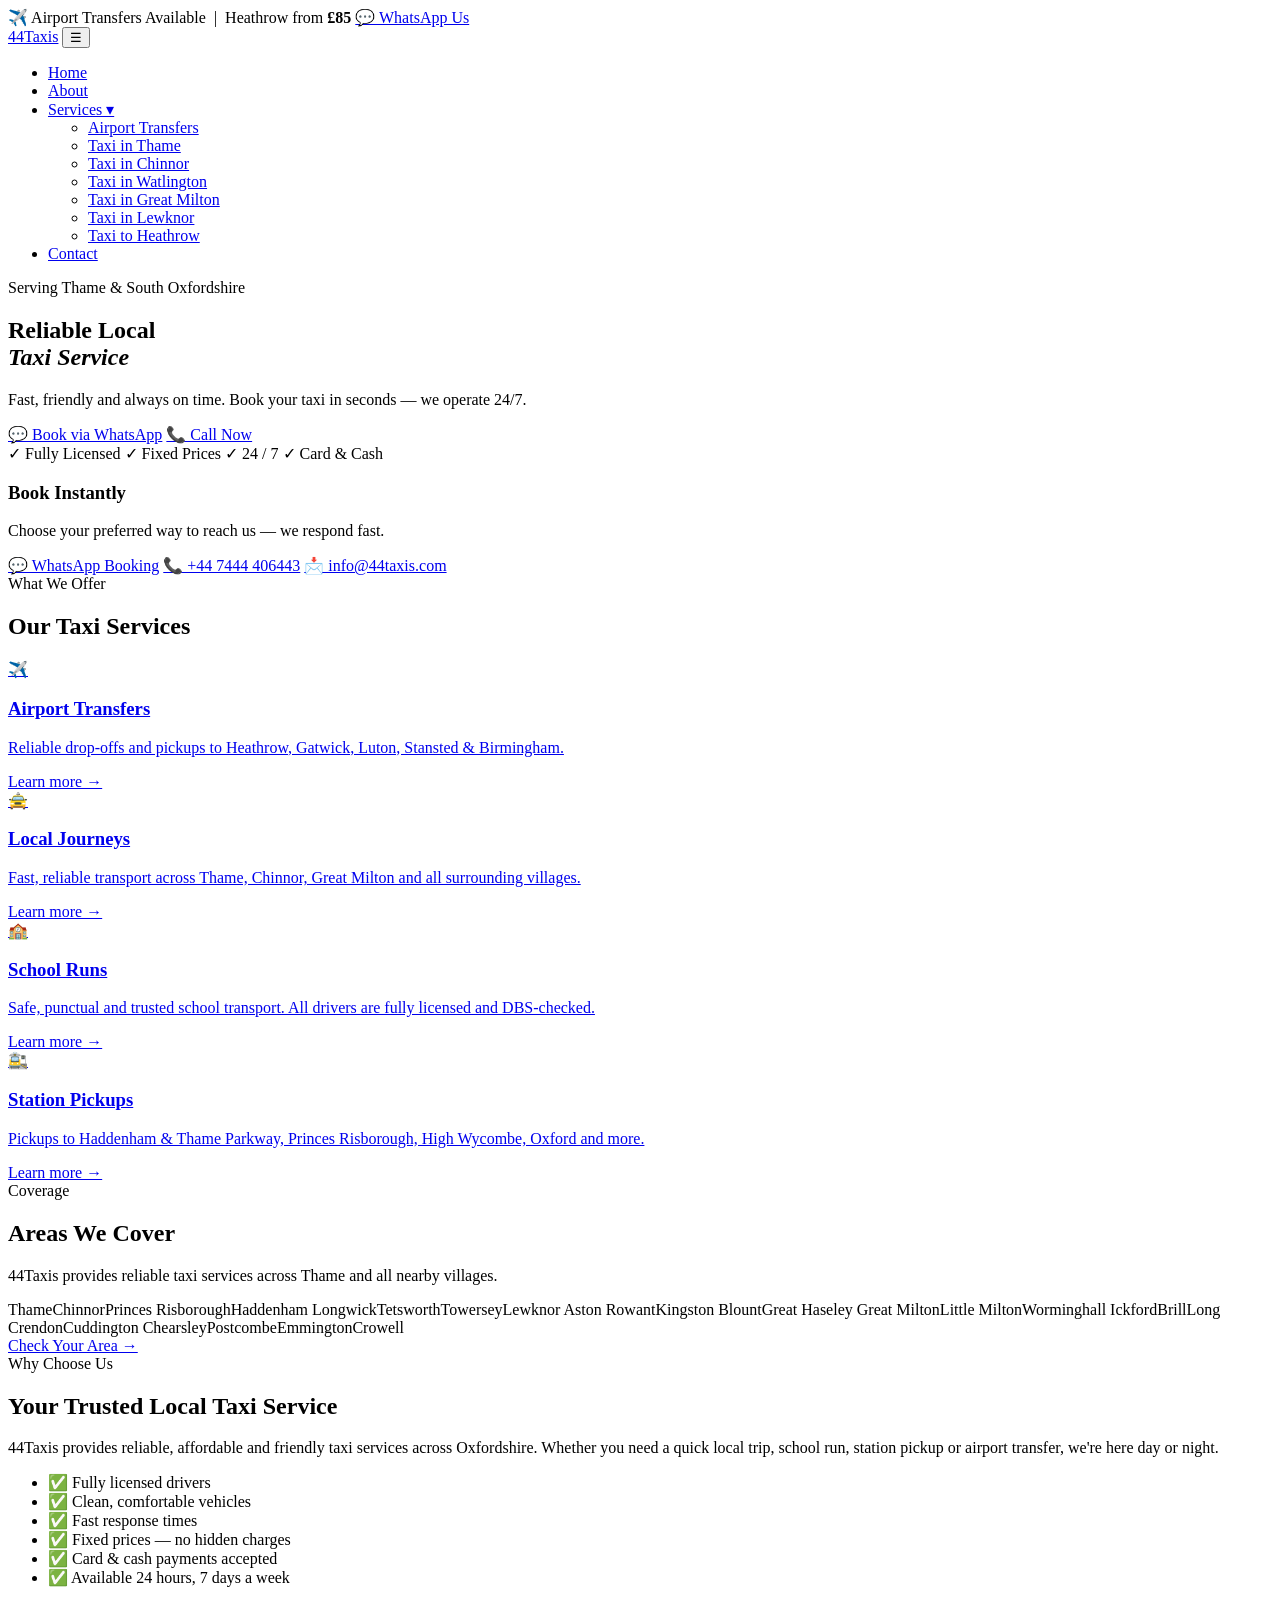
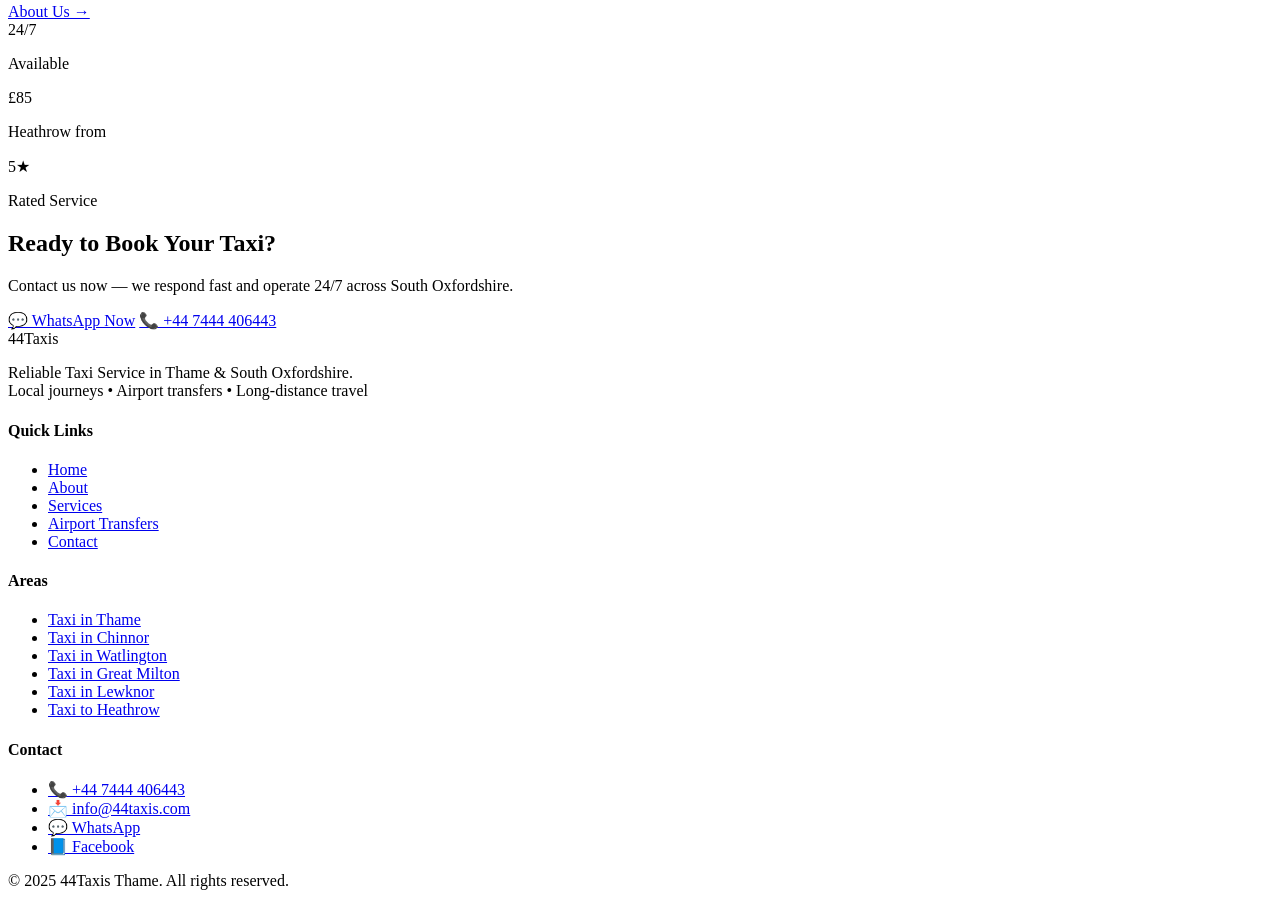
==== index-1.html @ b7918be6 "Add files via upload" ====
<!DOCTYPE html>
<html lang="en">
<head>
  <meta charset="UTF-8" />
  <meta name="viewport" content="width=device-width, initial-scale=1.0"/>
  <title>44Taxis Thame – Reliable Local Taxi Service in Oxfordshire</title>
  <meta name="description" content="Fast, friendly and always on time. Book your taxi in Thame, Chinnor, Watlington, Great Milton, Lewknor and airport transfers to Heathrow. Available 24/7."/>
  <link rel="preconnect" href="https://fonts.googleapis.com"/>
  <link href="https://fonts.googleapis.com/css2?family=Syne:wght@400;600;700;800&family=DM+Sans:wght@300;400;500&display=swap" rel="stylesheet"/>
  <link rel="stylesheet" href="style.css"/>
</head>
<body>

  <!-- TOP BAR -->
  <div class="topbar">
    <span>✈️ Airport Transfers Available &nbsp;|&nbsp; Heathrow from <strong>£85</strong></span>
    <a href="https://wa.me/447444406443" class="topbar-wa">💬 WhatsApp Us</a>
  </div>

  <!-- NAV -->
  <header class="nav-wrap">
    <nav class="nav">
      <a href="index.html" class="logo">44<span>Taxis</span></a>
      <button class="burger" id="burger" aria-label="Menu">☰</button>
      <ul class="nav-links" id="navLinks">
        <li><a href="index.html" class="active">Home</a></li>
        <li><a href="about.html">About</a></li>
        <li class="has-drop">
          <a href="services.html">Services ▾</a>
          <ul class="dropdown">
            <li><a href="airport-transfers.html">Airport Transfers</a></li>
            <li><a href="taxi-thame.html">Taxi in Thame</a></li>
            <li><a href="taxi-chinnor.html">Taxi in Chinnor</a></li>
            <li><a href="taxi-watlington.html">Taxi in Watlington</a></li>
            <li><a href="taxi-great-milton.html">Taxi in Great Milton</a></li>
            <li><a href="taxi-lewknor.html">Taxi in Lewknor</a></li>
            <li><a href="taxi-heathrow.html">Taxi to Heathrow</a></li>
          </ul>
        </li>
        <li><a href="contact.html">Contact</a></li>
      </ul>
    </nav>
  </header>

  <!-- HERO -->
  <section class="hero">
    <div class="hero-bg"></div>
    <div class="hero-content">
      <p class="hero-tag">Serving Thame & South Oxfordshire</p>
      <h1>Reliable Local<br/><em>Taxi Service</em></h1>
      <p class="hero-sub">Fast, friendly and always on time. Book your taxi in seconds — we operate 24/7.</p>
      <div class="hero-btns">
        <a href="https://wa.me/447444406443" class="btn btn-primary">💬 Book via WhatsApp</a>
        <a href="tel:+447444406443" class="btn btn-outline">📞 Call Now</a>
      </div>
      <div class="hero-badges">
        <span>✓ Fully Licensed</span>
        <span>✓ Fixed Prices</span>
        <span>✓ 24 / 7</span>
        <span>✓ Card &amp; Cash</span>
      </div>
    </div>
    <div class="hero-card">
      <h3>Book Instantly</h3>
      <p>Choose your preferred way to reach us — we respond fast.</p>
      <a href="https://wa.me/447444406443" class="quick-book">💬 WhatsApp Booking</a>
      <a href="tel:+447444406443" class="quick-book quick-book--phone">📞 +44 7444 406443</a>
      <a href="mailto:info@44taxis.com" class="quick-book quick-book--email">📩 info@44taxis.com</a>
    </div>
  </section>

  <!-- SERVICES GRID -->
  <section class="section services-section">
    <div class="container">
      <span class="section-label">What We Offer</span>
      <h2>Our Taxi Services</h2>
      <div class="services-grid">
        <a href="airport-transfers.html" class="service-card">
          <div class="service-icon">✈️</div>
          <h3>Airport Transfers</h3>
          <p>Reliable drop-offs and pickups to Heathrow, Gatwick, Luton, Stansted & Birmingham.</p>
          <span class="card-link">Learn more →</span>
        </a>
        <a href="services.html" class="service-card">
          <div class="service-icon">🚖</div>
          <h3>Local Journeys</h3>
          <p>Fast, reliable transport across Thame, Chinnor, Great Milton and all surrounding villages.</p>
          <span class="card-link">Learn more →</span>
        </a>
        <a href="services.html" class="service-card">
          <div class="service-icon">🏫</div>
          <h3>School Runs</h3>
          <p>Safe, punctual and trusted school transport. All drivers are fully licensed and DBS-checked.</p>
          <span class="card-link">Learn more →</span>
        </a>
        <a href="services.html" class="service-card">
          <div class="service-icon">🚉</div>
          <h3>Station Pickups</h3>
          <p>Pickups to Haddenham & Thame Parkway, Princes Risborough, High Wycombe, Oxford and more.</p>
          <span class="card-link">Learn more →</span>
        </a>
      </div>
    </div>
  </section>

  <!-- AREAS -->
  <section class="section areas-section">
    <div class="container">
      <span class="section-label">Coverage</span>
      <h2>Areas We Cover</h2>
      <p class="section-sub">44Taxis provides reliable taxi services across Thame and all nearby villages.</p>
      <div class="areas-wrap">
        <div class="area-pills">
          <span>Thame</span><span>Chinnor</span><span>Princes Risborough</span><span>Haddenham</span>
          <span>Longwick</span><span>Tetsworth</span><span>Towersey</span><span>Lewknor</span>
          <span>Aston Rowant</span><span>Kingston Blount</span><span>Great Haseley</span>
          <span>Great Milton</span><span>Little Milton</span><span>Worminghall</span>
          <span>Ickford</span><span>Brill</span><span>Long Crendon</span><span>Cuddington</span>
          <span>Chearsley</span><span>Postcombe</span><span>Emmington</span><span>Crowell</span>
        </div>
        <a href="contact.html" class="btn btn-primary" style="margin-top:2rem;">Check Your Area →</a>
      </div>
    </div>
  </section>

  <!-- WHY US -->
  <section class="section why-section">
    <div class="container why-grid">
      <div class="why-text">
        <span class="section-label">Why Choose Us</span>
        <h2>Your Trusted Local Taxi Service</h2>
        <p>44Taxis provides reliable, affordable and friendly taxi services across Oxfordshire. Whether you need a quick local trip, school run, station pickup or airport transfer, we're here day or night.</p>
        <ul class="why-list">
          <li>✅ Fully licensed drivers</li>
          <li>✅ Clean, comfortable vehicles</li>
          <li>✅ Fast response times</li>
          <li>✅ Fixed prices — no hidden charges</li>
          <li>✅ Card &amp; cash payments accepted</li>
          <li>✅ Available 24 hours, 7 days a week</li>
        </ul>
        <a href="about.html" class="btn btn-primary" style="margin-top:1.5rem;">About Us →</a>
      </div>
      <div class="why-img">
        <div class="why-img-inner">
          <div class="stat"><span>24/7</span><p>Available</p></div>
          <div class="stat"><span>£85</span><p>Heathrow from</p></div>
          <div class="stat"><span>5★</span><p>Rated Service</p></div>
        </div>
      </div>
    </div>
  </section>

  <!-- CTA BANNER -->
  <section class="cta-banner">
    <div class="container">
      <h2>Ready to Book Your Taxi?</h2>
      <p>Contact us now — we respond fast and operate 24/7 across South Oxfordshire.</p>
      <div class="cta-btns">
        <a href="https://wa.me/447444406443" class="btn btn-white">💬 WhatsApp Now</a>
        <a href="tel:+447444406443" class="btn btn-outline-white">📞 +44 7444 406443</a>
      </div>
    </div>
  </section>

  <!-- FOOTER -->
  <footer class="footer">
    <div class="container footer-grid">
      <div>
        <div class="logo footer-logo">44<span>Taxis</span></div>
        <p>Reliable Taxi Service in Thame &amp; South Oxfordshire.<br/>Local journeys • Airport transfers • Long-distance travel</p>
      </div>
      <div>
        <h4>Quick Links</h4>
        <ul>
          <li><a href="index.html">Home</a></li>
          <li><a href="about.html">About</a></li>
          <li><a href="services.html">Services</a></li>
          <li><a href="airport-transfers.html">Airport Transfers</a></li>
          <li><a href="contact.html">Contact</a></li>
        </ul>
      </div>
      <div>
        <h4>Areas</h4>
        <ul>
          <li><a href="taxi-thame.html">Taxi in Thame</a></li>
          <li><a href="taxi-chinnor.html">Taxi in Chinnor</a></li>
          <li><a href="taxi-watlington.html">Taxi in Watlington</a></li>
          <li><a href="taxi-great-milton.html">Taxi in Great Milton</a></li>
          <li><a href="taxi-lewknor.html">Taxi in Lewknor</a></li>
          <li><a href="taxi-heathrow.html">Taxi to Heathrow</a></li>
        </ul>
      </div>
      <div>
        <h4>Contact</h4>
        <ul>
          <li><a href="tel:+447444406443">📞 +44 7444 406443</a></li>
          <li><a href="mailto:info@44taxis.com">📩 info@44taxis.com</a></li>
          <li><a href="https://wa.me/447444406443">💬 WhatsApp</a></li>
          <li><a href="https://www.facebook.com/44taxiservices/">📘 Facebook</a></li>
        </ul>
      </div>
    </div>
    <div class="footer-bottom">
      <p>© 2025 44Taxis Thame. All rights reserved.</p>
    </div>
  </footer>

  <script src="main.js"></script>
</body>
</html>
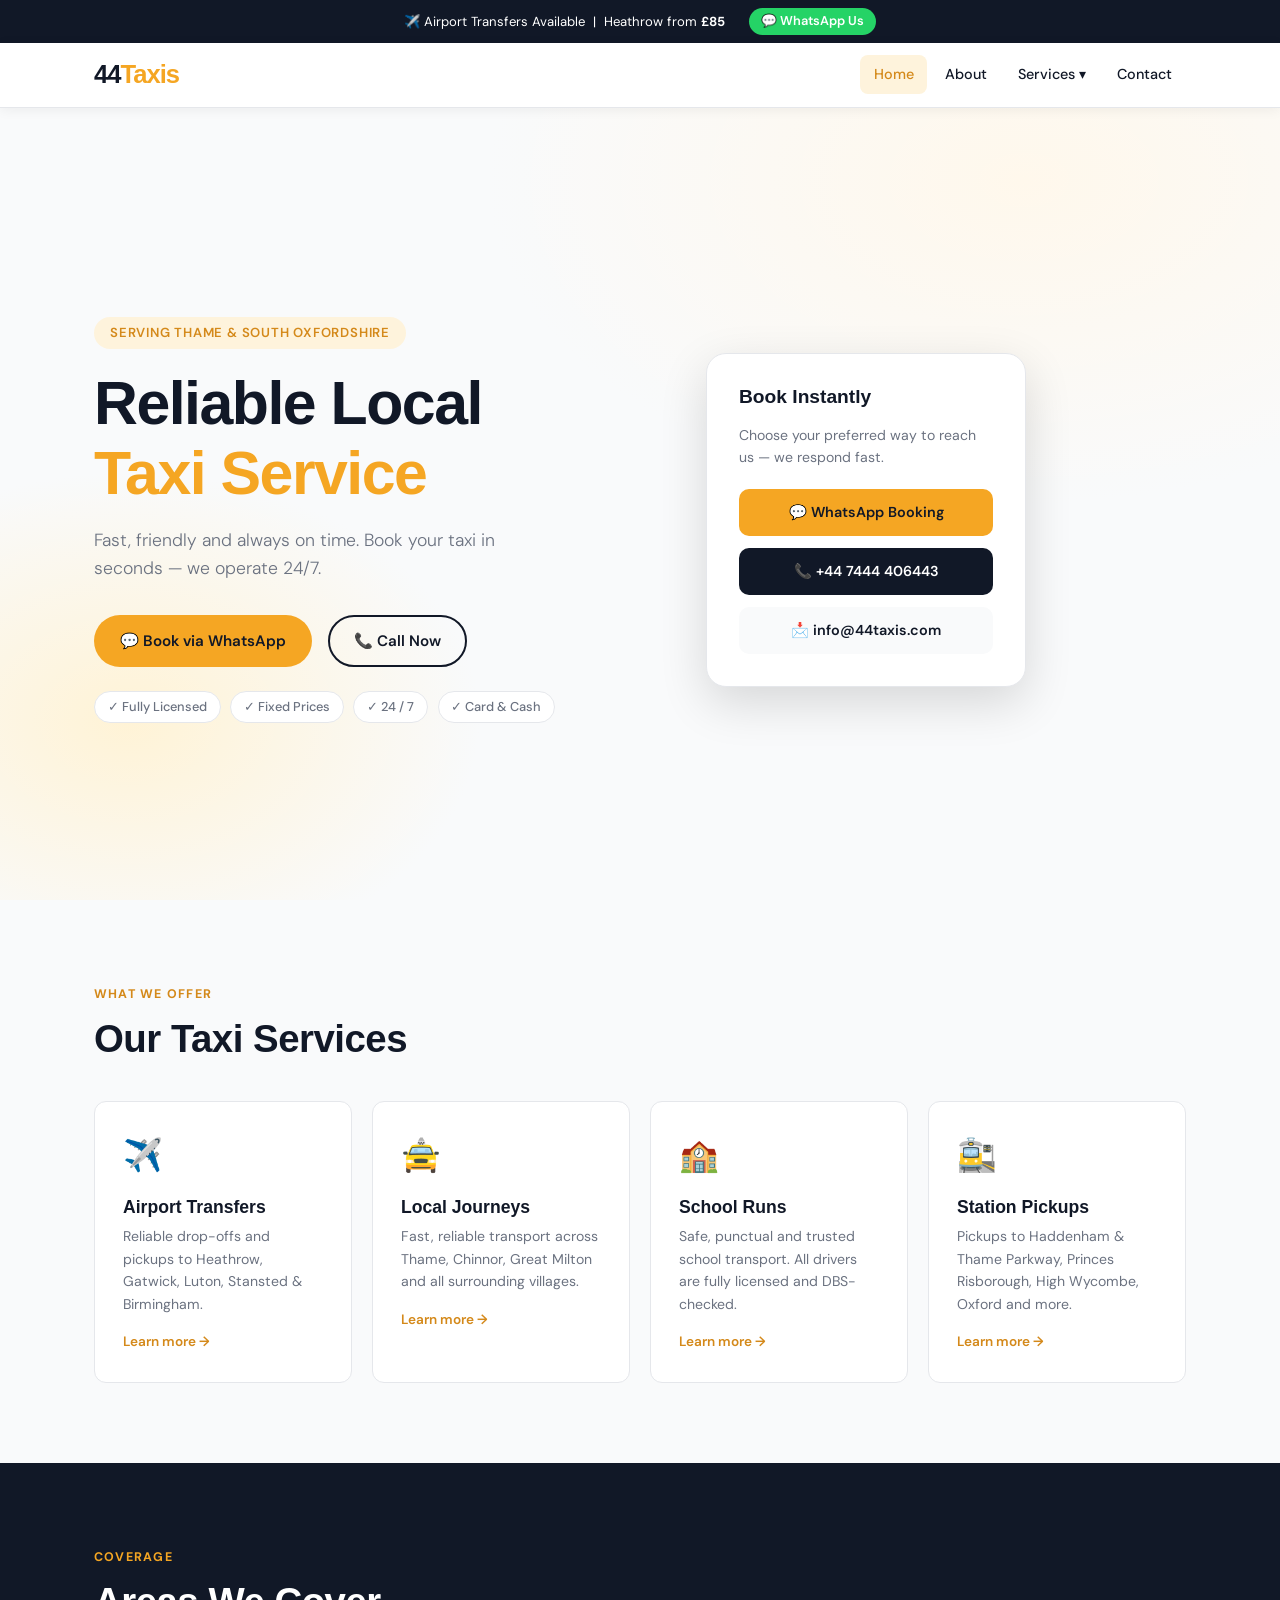
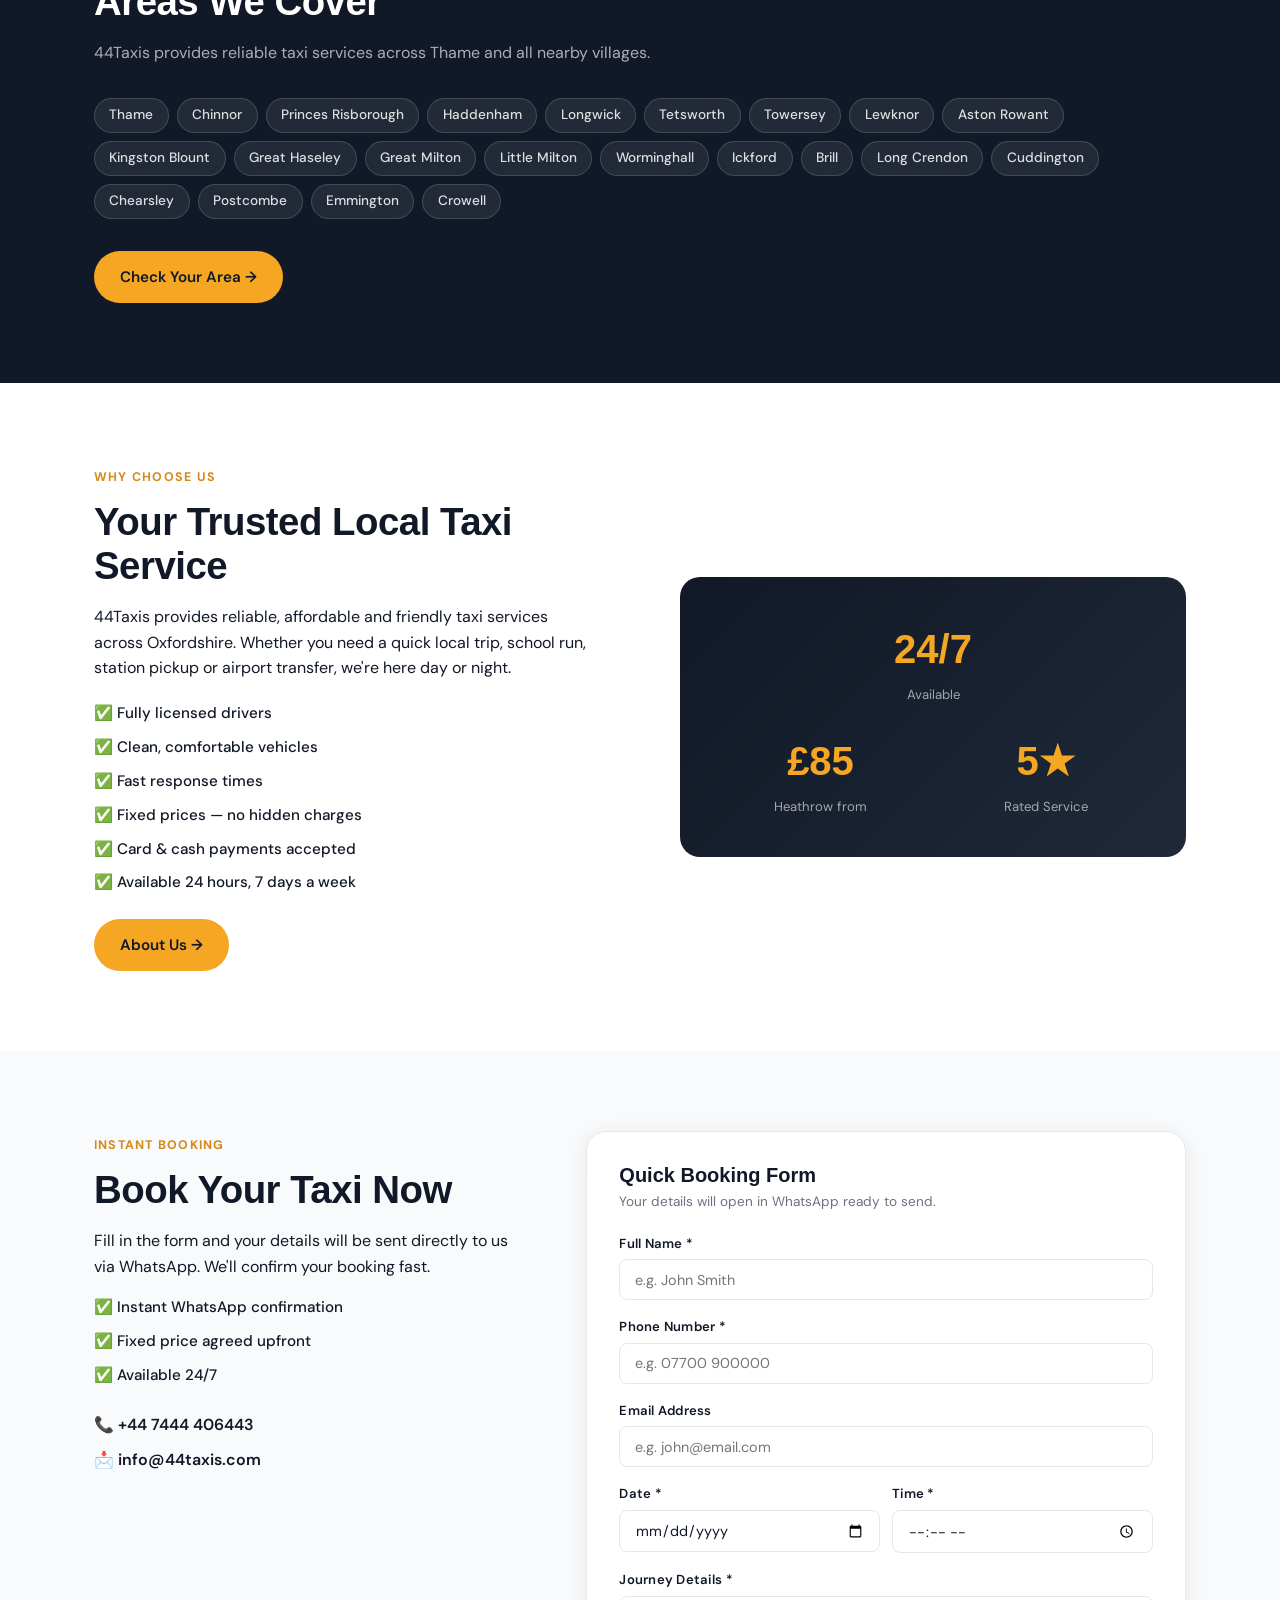
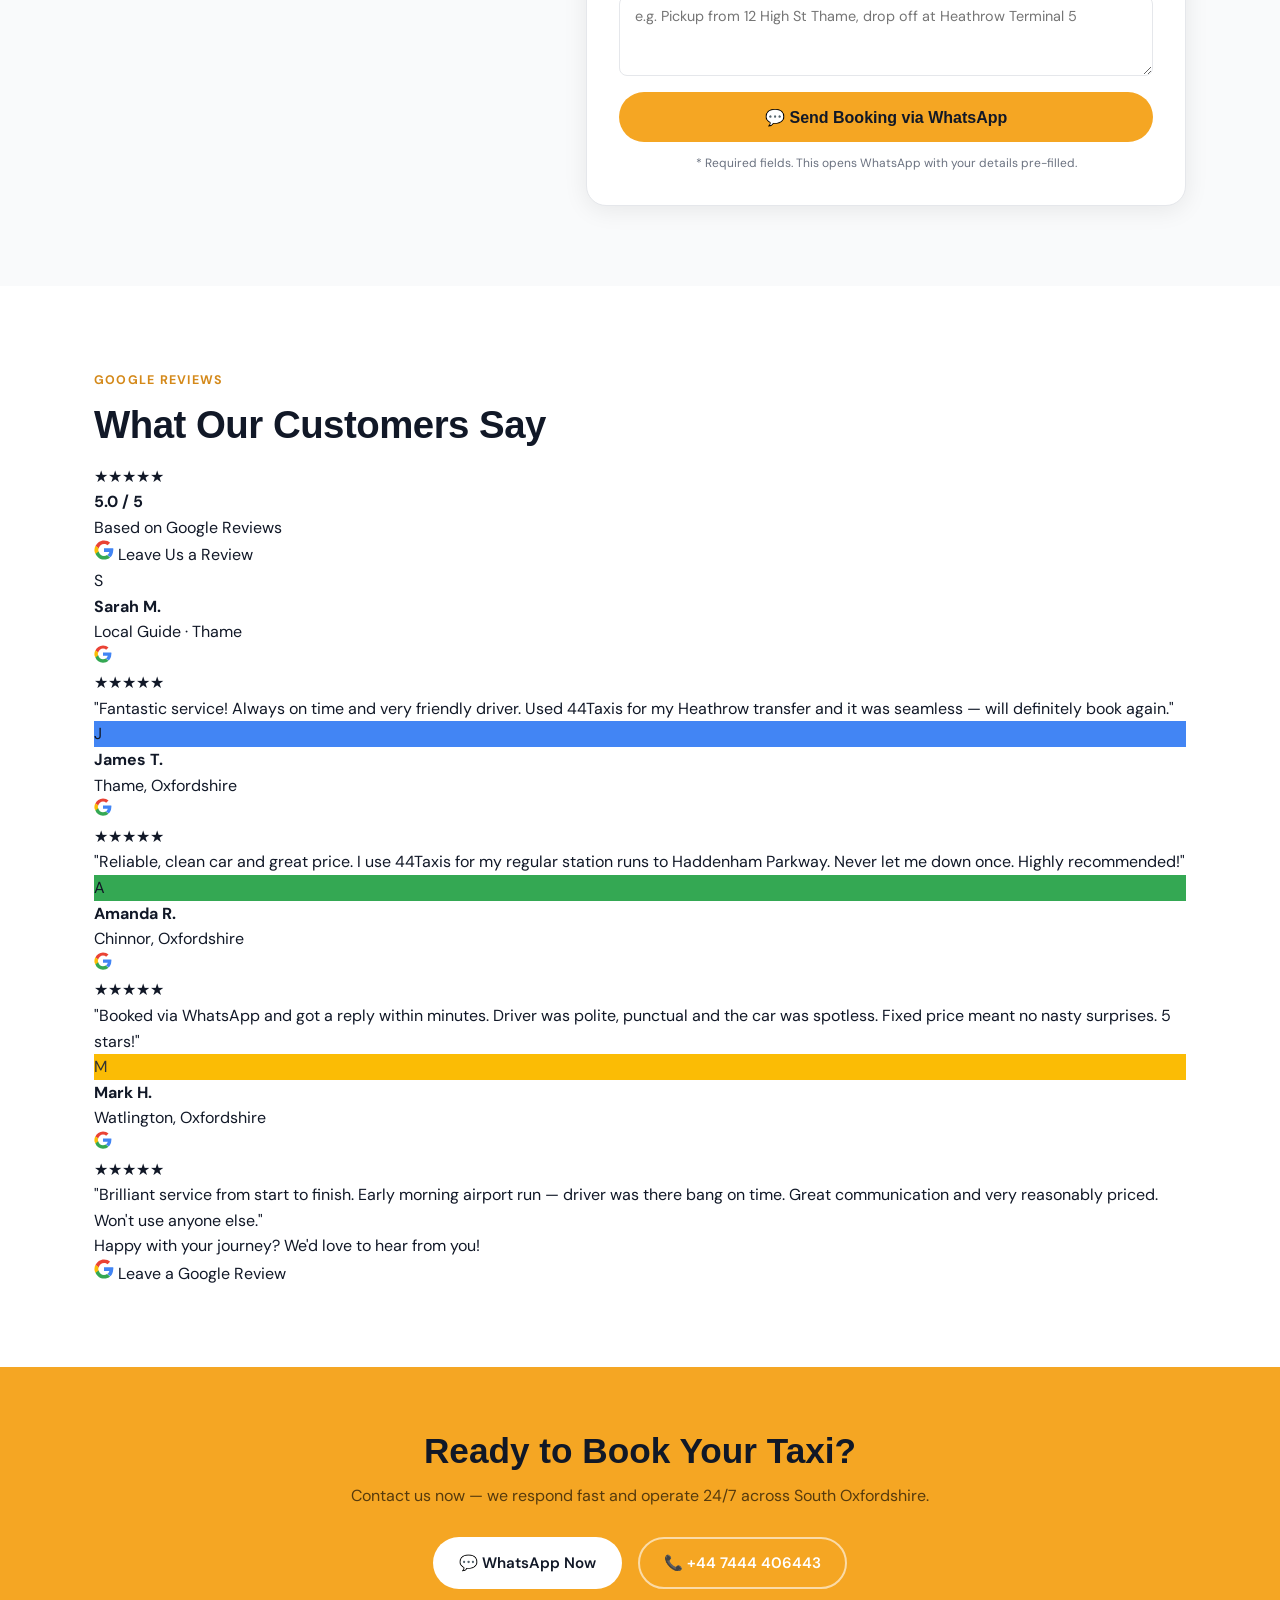
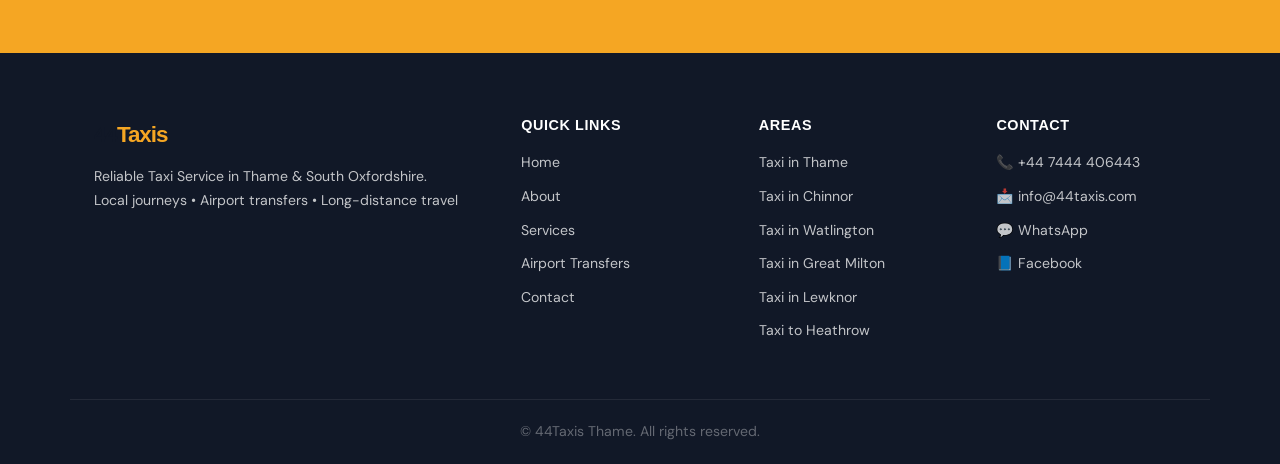
==== commit b9c9964d: "Add files via upload" ====
--- a/index-1.html
+++ b/index-1.html
@@ -150,6 +150,146 @@
     </div>
   </section>
 
+  <!-- BOOKING FORM -->
+  <section class="section booking-section">
+    <div class="container">
+      <div class="booking-wrap">
+        <div class="booking-info">
+          <span class="section-label">Instant Booking</span>
+          <h2>Book Your Taxi Now</h2>
+          <p>Fill in the form and your details will be sent directly to us via WhatsApp. We'll confirm your booking fast.</p>
+          <ul class="why-list" style="margin-top:1rem;">
+            <li>✅ Instant WhatsApp confirmation</li>
+            <li>✅ Fixed price agreed upfront</li>
+            <li>✅ Available 24/7</li>
+          </ul>
+          <div style="margin-top:1.5rem; display:flex; flex-direction:column; gap:0.6rem;">
+            <a href="tel:+447444406443" style="font-weight:600; color:var(--dark);">📞 +44 7444 406443</a>
+            <a href="mailto:info@44taxis.com" style="font-weight:600; color:var(--dark);">📩 info@44taxis.com</a>
+          </div>
+        </div>
+        <div class="booking-form-card">
+          <h3>Quick Booking Form</h3>
+          <p style="font-size:0.85rem; color:var(--grey); margin-bottom:1.25rem;">Your details will open in WhatsApp ready to send.</p>
+          <div class="form-group">
+            <label for="bk-name">Full Name *</label>
+            <input type="text" id="bk-name" placeholder="e.g. John Smith"/>
+          </div>
+          <div class="form-group">
+            <label for="bk-phone">Phone Number *</label>
+            <input type="tel" id="bk-phone" placeholder="e.g. 07700 900000"/>
+          </div>
+          <div class="form-group">
+            <label for="bk-email">Email Address</label>
+            <input type="email" id="bk-email" placeholder="e.g. john@email.com"/>
+          </div>
+          <div class="form-row">
+            <div class="form-group">
+              <label for="bk-date">Date *</label>
+              <input type="date" id="bk-date"/>
+            </div>
+            <div class="form-group">
+              <label for="bk-time">Time *</label>
+              <input type="time" id="bk-time"/>
+            </div>
+          </div>
+          <div class="form-group">
+            <label for="bk-msg">Journey Details *</label>
+            <textarea id="bk-msg" rows="3" placeholder="e.g. Pickup from 12 High St Thame, drop off at Heathrow Terminal 5"></textarea>
+          </div>
+          <button onclick="sendWhatsApp()" class="btn btn-primary" style="width:100%; justify-content:center; font-size:1rem; padding:0.85rem;">💬 Send Booking via WhatsApp</button>
+          <p style="font-size:0.75rem; color:var(--grey); margin-top:0.75rem; text-align:center;">* Required fields. This opens WhatsApp with your details pre-filled.</p>
+        </div>
+      </div>
+    </div>
+  </section>
+
+  <!-- GOOGLE REVIEWS -->
+  <section class="section reviews-section">
+    <div class="container">
+      <div class="reviews-header">
+        <div>
+          <span class="section-label">Google Reviews</span>
+          <h2>What Our Customers Say</h2>
+          <div class="overall-rating">
+            <span class="stars-big">★★★★★</span>
+            <div>
+              <strong>5.0 / 5</strong>
+              <p>Based on Google Reviews</p>
+            </div>
+          </div>
+        </div>
+        <a href="https://g.page/r/CYEmPUdKWhR3EBM/review" target="_blank" rel="noopener" class="leave-review-btn">
+          <svg width="20" height="20" viewBox="0 0 48 48" xmlns="http://www.w3.org/2000/svg"><path fill="#EA4335" d="M24 9.5c3.5 0 6.3 1.2 8.4 3.2l6.3-6.3C34.9 2.9 29.8 1 24 1 14.8 1 7 6.7 3.7 14.6l7.4 5.7C12.8 14.1 17.9 9.5 24 9.5z"/><path fill="#4285F4" d="M46.5 24.5c0-1.6-.1-3.1-.4-4.5H24v8.5h12.7c-.6 3-2.3 5.5-4.8 7.2l7.4 5.7c4.3-4 6.8-9.9 6.8-16.9z"/><path fill="#FBBC05" d="M11.1 28.3c-.5-1.4-.8-2.8-.8-4.3s.3-2.9.8-4.3l-7.4-5.7C2.1 17 1 20.4 1 24s1.1 7 3.7 9.9l7.4-5.6z"/><path fill="#34A853" d="M24 47c6 0 11-2 14.6-5.3l-7.4-5.7c-2 1.3-4.5 2.1-7.2 2.1-6.1 0-11.2-4.6-12.9-10.8l-7.4 5.7C7 41.3 14.8 47 24 47z"/><path fill="none" d="M1 1h46v46H1z"/></svg>
+          Leave Us a Review
+        </a>
+      </div>
+
+      <div class="reviews-grid">
+        <!-- Review 1 -->
+        <div class="review-card">
+          <div class="review-top">
+            <div class="reviewer-avatar">S</div>
+            <div>
+              <strong>Sarah M.</strong>
+              <p class="review-date">Local Guide · Thame</p>
+            </div>
+            <svg class="google-g" width="18" height="18" viewBox="0 0 48 48"><path fill="#EA4335" d="M24 9.5c3.5 0 6.3 1.2 8.4 3.2l6.3-6.3C34.9 2.9 29.8 1 24 1 14.8 1 7 6.7 3.7 14.6l7.4 5.7C12.8 14.1 17.9 9.5 24 9.5z"/><path fill="#4285F4" d="M46.5 24.5c0-1.6-.1-3.1-.4-4.5H24v8.5h12.7c-.6 3-2.3 5.5-4.8 7.2l7.4 5.7c4.3-4 6.8-9.9 6.8-16.9z"/><path fill="#FBBC05" d="M11.1 28.3c-.5-1.4-.8-2.8-.8-4.3s.3-2.9.8-4.3l-7.4-5.7C2.1 17 1 20.4 1 24s1.1 7 3.7 9.9l7.4-5.6z"/><path fill="#34A853" d="M24 47c6 0 11-2 14.6-5.3l-7.4-5.7c-2 1.3-4.5 2.1-7.2 2.1-6.1 0-11.2-4.6-12.9-10.8l-7.4 5.7C7 41.3 14.8 47 24 47z"/></svg>
+          </div>
+          <div class="review-stars">★★★★★</div>
+          <p class="review-text">"Fantastic service! Always on time and very friendly driver. Used 44Taxis for my Heathrow transfer and it was seamless — will definitely book again."</p>
+        </div>
+        <!-- Review 2 -->
+        <div class="review-card">
+          <div class="review-top">
+            <div class="reviewer-avatar" style="background:#4285F4;">J</div>
+            <div>
+              <strong>James T.</strong>
+              <p class="review-date">Thame, Oxfordshire</p>
+            </div>
+            <svg class="google-g" width="18" height="18" viewBox="0 0 48 48"><path fill="#EA4335" d="M24 9.5c3.5 0 6.3 1.2 8.4 3.2l6.3-6.3C34.9 2.9 29.8 1 24 1 14.8 1 7 6.7 3.7 14.6l7.4 5.7C12.8 14.1 17.9 9.5 24 9.5z"/><path fill="#4285F4" d="M46.5 24.5c0-1.6-.1-3.1-.4-4.5H24v8.5h12.7c-.6 3-2.3 5.5-4.8 7.2l7.4 5.7c4.3-4 6.8-9.9 6.8-16.9z"/><path fill="#FBBC05" d="M11.1 28.3c-.5-1.4-.8-2.8-.8-4.3s.3-2.9.8-4.3l-7.4-5.7C2.1 17 1 20.4 1 24s1.1 7 3.7 9.9l7.4-5.6z"/><path fill="#34A853" d="M24 47c6 0 11-2 14.6-5.3l-7.4-5.7c-2 1.3-4.5 2.1-7.2 2.1-6.1 0-11.2-4.6-12.9-10.8l-7.4 5.7C7 41.3 14.8 47 24 47z"/></svg>
+          </div>
+          <div class="review-stars">★★★★★</div>
+          <p class="review-text">"Reliable, clean car and great price. I use 44Taxis for my regular station runs to Haddenham Parkway. Never let me down once. Highly recommended!"</p>
+        </div>
+        <!-- Review 3 -->
+        <div class="review-card">
+          <div class="review-top">
+            <div class="reviewer-avatar" style="background:#34A853;">A</div>
+            <div>
+              <strong>Amanda R.</strong>
+              <p class="review-date">Chinnor, Oxfordshire</p>
+            </div>
+            <svg class="google-g" width="18" height="18" viewBox="0 0 48 48"><path fill="#EA4335" d="M24 9.5c3.5 0 6.3 1.2 8.4 3.2l6.3-6.3C34.9 2.9 29.8 1 24 1 14.8 1 7 6.7 3.7 14.6l7.4 5.7C12.8 14.1 17.9 9.5 24 9.5z"/><path fill="#4285F4" d="M46.5 24.5c0-1.6-.1-3.1-.4-4.5H24v8.5h12.7c-.6 3-2.3 5.5-4.8 7.2l7.4 5.7c4.3-4 6.8-9.9 6.8-16.9z"/><path fill="#FBBC05" d="M11.1 28.3c-.5-1.4-.8-2.8-.8-4.3s.3-2.9.8-4.3l-7.4-5.7C2.1 17 1 20.4 1 24s1.1 7 3.7 9.9l7.4-5.6z"/><path fill="#34A853" d="M24 47c6 0 11-2 14.6-5.3l-7.4-5.7c-2 1.3-4.5 2.1-7.2 2.1-6.1 0-11.2-4.6-12.9-10.8l-7.4 5.7C7 41.3 14.8 47 24 47z"/></svg>
+          </div>
+          <div class="review-stars">★★★★★</div>
+          <p class="review-text">"Booked via WhatsApp and got a reply within minutes. Driver was polite, punctual and the car was spotless. Fixed price meant no nasty surprises. 5 stars!"</p>
+        </div>
+        <!-- Review 4 -->
+        <div class="review-card">
+          <div class="review-top">
+            <div class="reviewer-avatar" style="background:#FBBC05; color:#333;">M</div>
+            <div>
+              <strong>Mark H.</strong>
+              <p class="review-date">Watlington, Oxfordshire</p>
+            </div>
+            <svg class="google-g" width="18" height="18" viewBox="0 0 48 48"><path fill="#EA4335" d="M24 9.5c3.5 0 6.3 1.2 8.4 3.2l6.3-6.3C34.9 2.9 29.8 1 24 1 14.8 1 7 6.7 3.7 14.6l7.4 5.7C12.8 14.1 17.9 9.5 24 9.5z"/><path fill="#4285F4" d="M46.5 24.5c0-1.6-.1-3.1-.4-4.5H24v8.5h12.7c-.6 3-2.3 5.5-4.8 7.2l7.4 5.7c4.3-4 6.8-9.9 6.8-16.9z"/><path fill="#FBBC05" d="M11.1 28.3c-.5-1.4-.8-2.8-.8-4.3s.3-2.9.8-4.3l-7.4-5.7C2.1 17 1 20.4 1 24s1.1 7 3.7 9.9l7.4-5.6z"/><path fill="#34A853" d="M24 47c6 0 11-2 14.6-5.3l-7.4-5.7c-2 1.3-4.5 2.1-7.2 2.1-6.1 0-11.2-4.6-12.9-10.8l-7.4 5.7C7 41.3 14.8 47 24 47z"/></svg>
+          </div>
+          <div class="review-stars">★★★★★</div>
+          <p class="review-text">"Brilliant service from start to finish. Early morning airport run — driver was there bang on time. Great communication and very reasonably priced. Won't use anyone else."</p>
+        </div>
+      </div>
+
+      <div class="reviews-cta">
+        <p>Happy with your journey? We'd love to hear from you!</p>
+        <a href="https://g.page/r/CYEmPUdKWhR3EBM/review" target="_blank" rel="noopener" class="leave-review-btn leave-review-btn--large">
+          <svg width="20" height="20" viewBox="0 0 48 48" xmlns="http://www.w3.org/2000/svg"><path fill="#EA4335" d="M24 9.5c3.5 0 6.3 1.2 8.4 3.2l6.3-6.3C34.9 2.9 29.8 1 24 1 14.8 1 7 6.7 3.7 14.6l7.4 5.7C12.8 14.1 17.9 9.5 24 9.5z"/><path fill="#4285F4" d="M46.5 24.5c0-1.6-.1-3.1-.4-4.5H24v8.5h12.7c-.6 3-2.3 5.5-4.8 7.2l7.4 5.7c4.3-4 6.8-9.9 6.8-16.9z"/><path fill="#FBBC05" d="M11.1 28.3c-.5-1.4-.8-2.8-.8-4.3s.3-2.9.8-4.3l-7.4-5.7C2.1 17 1 20.4 1 24s1.1 7 3.7 9.9l7.4-5.6z"/><path fill="#34A853" d="M24 47c6 0 11-2 14.6-5.3l-7.4-5.7c-2 1.3-4.5 2.1-7.2 2.1-6.1 0-11.2-4.6-12.9-10.8l-7.4 5.7C7 41.3 14.8 47 24 47z"/><path fill="none" d="M1 1h46v46H1z"/></svg>
+          Leave a Google Review
+        </a>
+      </div>
+    </div>
+  </section>
+
   <!-- CTA BANNER -->
   <section class="cta-banner">
     <div class="container">
@@ -201,10 +341,38 @@
       </div>
     </div>
     <div class="footer-bottom">
-      <p>© 2025 44Taxis Thame. All rights reserved.</p>
+      <p>© 44Taxis Thame. All rights reserved.</p>
     </div>
   </footer>
 
   <script src="main.js"></script>
+  <script>
+    function sendWhatsApp() {
+      const name    = document.getElementById('bk-name').value.trim();
+      const phone   = document.getElementById('bk-phone').value.trim();
+      const email   = document.getElementById('bk-email').value.trim();
+      const date    = document.getElementById('bk-date').value;
+      const time    = document.getElementById('bk-time').value;
+      const msg     = document.getElementById('bk-msg').value.trim();
+
+      if (!name || !phone || !date || !time || !msg) {
+        alert('Please fill in all required fields (Name, Phone, Date, Time and Journey Details).');
+        return;
+      }
+
+      const formatted = `Hi 44Taxis! I'd like to book a taxi 🚖
+
+👤 Name: ${name}
+📞 Phone: ${phone}${email ? '\n📩 Email: ' + email : ''}
+📅 Date: ${date}
+🕐 Time: ${time}
+📍 Journey: ${msg}
+
+Please confirm availability and price. Thank you!`;
+
+      const url = 'https://wa.me/447444406443?text=' + encodeURIComponent(formatted);
+      window.open(url, '_blank');
+    }
+  </script>
 </body>
 </html>
--- a/style.css
+++ b/style.css
@@ -0,0 +1,490 @@
+/* =============================================
+   44TAXIS — GLOBAL STYLESHEET
+   ============================================= */
+
+:root {
+  --black: #0d0d0d;
+  --dark: #111827;
+  --gold: #f5a623;
+  --gold-dark: #d4891a;
+  --gold-light: #fef3dc;
+  --white: #ffffff;
+  --grey: #6b7280;
+  --light: #f9fafb;
+  --border: #e5e7eb;
+  --radius: 12px;
+  --shadow: 0 4px 24px rgba(0,0,0,0.08);
+  --shadow-lg: 0 16px 48px rgba(0,0,0,0.14);
+}
+
+*, *::before, *::after { box-sizing: border-box; margin: 0; padding: 0; }
+
+html { scroll-behavior: smooth; }
+
+body {
+  font-family: 'DM Sans', sans-serif;
+  color: var(--dark);
+  background: var(--white);
+  line-height: 1.6;
+}
+
+h1, h2, h3, h4 { font-family: 'Syne', sans-serif; line-height: 1.15; }
+
+a { color: inherit; text-decoration: none; }
+
+ul { list-style: none; }
+
+img { max-width: 100%; display: block; }
+
+.container { max-width: 1140px; margin: 0 auto; padding: 0 1.5rem; }
+
+/* ---- TOP BAR ---- */
+.topbar {
+  background: var(--dark);
+  color: var(--white);
+  font-size: 0.82rem;
+  padding: 0.5rem 1.5rem;
+  display: flex;
+  justify-content: center;
+  align-items: center;
+  gap: 1.5rem;
+  flex-wrap: wrap;
+  text-align: center;
+}
+.topbar-wa {
+  background: #25d366;
+  color: #fff;
+  padding: 0.2rem 0.75rem;
+  border-radius: 20px;
+  font-weight: 600;
+  font-size: 0.8rem;
+  white-space: nowrap;
+}
+
+/* ---- NAV ---- */
+.nav-wrap {
+  position: sticky;
+  top: 0;
+  z-index: 100;
+  background: var(--white);
+  border-bottom: 1px solid var(--border);
+  box-shadow: 0 2px 12px rgba(0,0,0,0.06);
+}
+.nav {
+  max-width: 1140px;
+  margin: 0 auto;
+  padding: 0 1.5rem;
+  display: flex;
+  align-items: center;
+  justify-content: space-between;
+  height: 64px;
+}
+.logo {
+  font-family: 'Syne', sans-serif;
+  font-weight: 800;
+  font-size: 1.6rem;
+  color: var(--dark);
+  letter-spacing: -1px;
+}
+.logo span { color: var(--gold); }
+.footer-logo { font-size: 1.4rem; margin-bottom: 0.75rem; }
+
+.nav-links {
+  display: flex;
+  align-items: center;
+  gap: 0.25rem;
+}
+.nav-links > li { position: relative; }
+.nav-links a {
+  display: block;
+  padding: 0.5rem 0.85rem;
+  font-size: 0.9rem;
+  font-weight: 500;
+  border-radius: 8px;
+  transition: background 0.2s, color 0.2s;
+  color: var(--dark);
+}
+.nav-links a:hover, .nav-links a.active {
+  background: var(--gold-light);
+  color: var(--gold-dark);
+}
+
+/* dropdown */
+.has-drop .dropdown {
+  display: none;
+  position: absolute;
+  top: calc(100% + 4px);
+  left: 0;
+  background: var(--white);
+  border: 1px solid var(--border);
+  border-radius: var(--radius);
+  box-shadow: var(--shadow-lg);
+  min-width: 220px;
+  z-index: 200;
+  padding: 0.5rem;
+}
+.has-drop:hover .dropdown { display: block; }
+.dropdown li a {
+  padding: 0.5rem 0.75rem;
+  font-size: 0.88rem;
+  border-radius: 6px;
+  color: var(--dark);
+}
+.dropdown li a:hover { background: var(--gold-light); color: var(--gold-dark); }
+
+.burger {
+  display: none;
+  background: none;
+  border: none;
+  font-size: 1.4rem;
+  cursor: pointer;
+  color: var(--dark);
+}
+
+/* ---- BUTTONS ---- */
+.btn {
+  display: inline-flex;
+  align-items: center;
+  gap: 0.4rem;
+  padding: 0.75rem 1.5rem;
+  border-radius: 50px;
+  font-weight: 600;
+  font-size: 0.95rem;
+  transition: all 0.2s;
+  cursor: pointer;
+  border: 2px solid transparent;
+}
+.btn-primary {
+  background: var(--gold);
+  color: var(--dark);
+}
+.btn-primary:hover { background: var(--gold-dark); color: #fff; }
+
+.btn-outline {
+  border-color: var(--dark);
+  color: var(--dark);
+  background: transparent;
+}
+.btn-outline:hover { background: var(--dark); color: #fff; }
+
+.btn-white {
+  background: var(--white);
+  color: var(--dark);
+}
+.btn-white:hover { background: var(--gold); }
+
+.btn-outline-white {
+  border-color: rgba(255,255,255,0.6);
+  color: var(--white);
+  background: transparent;
+}
+.btn-outline-white:hover { background: rgba(255,255,255,0.15); }
+
+/* ---- HERO ---- */
+.hero {
+  position: relative;
+  min-height: 88vh;
+  display: flex;
+  align-items: center;
+  padding: 5rem 1.5rem 3rem;
+  max-width: 1140px;
+  margin: 0 auto;
+  gap: 2rem;
+}
+.hero-bg {
+  position: fixed;
+  inset: 0;
+  z-index: -1;
+  background:
+    radial-gradient(ellipse 70% 60% at 80% 20%, #fff8ec 0%, transparent 60%),
+    radial-gradient(ellipse 50% 50% at 10% 80%, #fff3d6 0%, transparent 55%),
+    #f9fafb;
+}
+.hero-content { flex: 1; max-width: 580px; }
+.hero-tag {
+  display: inline-block;
+  background: var(--gold-light);
+  color: var(--gold-dark);
+  font-size: 0.82rem;
+  font-weight: 600;
+  letter-spacing: 0.06em;
+  text-transform: uppercase;
+  padding: 0.35rem 1rem;
+  border-radius: 20px;
+  margin-bottom: 1.25rem;
+}
+.hero-content h1 {
+  font-size: clamp(2.4rem, 5vw, 3.8rem);
+  font-weight: 800;
+  letter-spacing: -1.5px;
+  margin-bottom: 1.1rem;
+  color: var(--dark);
+}
+.hero-content h1 em {
+  font-style: normal;
+  color: var(--gold);
+  display: block;
+}
+.hero-sub {
+  font-size: 1.1rem;
+  color: var(--grey);
+  margin-bottom: 2rem;
+  max-width: 440px;
+  font-weight: 300;
+}
+.hero-btns { display: flex; gap: 1rem; flex-wrap: wrap; margin-bottom: 1.5rem; }
+.hero-badges {
+  display: flex;
+  gap: 0.6rem;
+  flex-wrap: wrap;
+}
+.hero-badges span {
+  font-size: 0.8rem;
+  font-weight: 500;
+  color: var(--grey);
+  background: var(--white);
+  border: 1px solid var(--border);
+  padding: 0.3rem 0.8rem;
+  border-radius: 20px;
+}
+
+/* hero booking card */
+.hero-card {
+  background: var(--white);
+  border: 1px solid var(--border);
+  border-radius: 20px;
+  box-shadow: var(--shadow-lg);
+  padding: 2rem;
+  min-width: 260px;
+  max-width: 320px;
+  display: flex;
+  flex-direction: column;
+  gap: 0.75rem;
+}
+.hero-card h3 {
+  font-size: 1.2rem;
+  margin-bottom: 0.25rem;
+}
+.hero-card p { font-size: 0.88rem; color: var(--grey); margin-bottom: 0.5rem; }
+
+.quick-book {
+  display: block;
+  text-align: center;
+  padding: 0.75rem 1rem;
+  border-radius: 10px;
+  font-weight: 600;
+  font-size: 0.9rem;
+  background: var(--gold);
+  color: var(--dark);
+  transition: all 0.2s;
+}
+.quick-book:hover { background: var(--gold-dark); color: #fff; }
+.quick-book--phone { background: var(--dark); color: #fff; }
+.quick-book--phone:hover { background: #1f2937; }
+.quick-book--email { background: var(--light); color: var(--dark); }
+.quick-book--email:hover { background: var(--border); }
+
+/* ---- SECTIONS ---- */
+.section { padding: 5rem 0; }
+.section-label {
+  display: inline-block;
+  font-size: 0.78rem;
+  font-weight: 700;
+  letter-spacing: 0.1em;
+  text-transform: uppercase;
+  color: var(--gold-dark);
+  margin-bottom: 0.75rem;
+}
+.section h2 {
+  font-size: clamp(1.8rem, 3vw, 2.6rem);
+  font-weight: 800;
+  letter-spacing: -0.5px;
+  margin-bottom: 1rem;
+}
+.section-sub { color: var(--grey); max-width: 560px; margin-bottom: 2rem; }
+
+/* services */
+.services-section { background: var(--light); }
+.services-grid {
+  display: grid;
+  grid-template-columns: repeat(auto-fit, minmax(240px, 1fr));
+  gap: 1.25rem;
+  margin-top: 2.5rem;
+}
+.service-card {
+  background: var(--white);
+  border: 1px solid var(--border);
+  border-radius: var(--radius);
+  padding: 1.75rem;
+  transition: all 0.2s;
+  display: block;
+}
+.service-card:hover {
+  border-color: var(--gold);
+  box-shadow: var(--shadow);
+  transform: translateY(-3px);
+}
+.service-icon { font-size: 2rem; margin-bottom: 1rem; }
+.service-card h3 { font-size: 1.1rem; margin-bottom: 0.5rem; }
+.service-card p { font-size: 0.88rem; color: var(--grey); line-height: 1.6; }
+.card-link { display: inline-block; margin-top: 1rem; font-size: 0.85rem; font-weight: 600; color: var(--gold-dark); }
+
+/* areas */
+.areas-section { background: var(--dark); color: var(--white); }
+.areas-section h2 { color: var(--white); }
+.areas-section .section-label { color: var(--gold); }
+.areas-section .section-sub { color: rgba(255,255,255,0.65); }
+.area-pills { display: flex; flex-wrap: wrap; gap: 0.5rem; }
+.area-pills span {
+  background: rgba(255,255,255,0.08);
+  border: 1px solid rgba(255,255,255,0.15);
+  color: rgba(255,255,255,0.85);
+  padding: 0.35rem 0.9rem;
+  border-radius: 20px;
+  font-size: 0.85rem;
+  font-weight: 500;
+}
+
+/* why */
+.why-section { background: var(--white); }
+.why-grid { display: grid; grid-template-columns: 1fr 1fr; gap: 5rem; align-items: center; }
+.why-list { display: flex; flex-direction: column; gap: 0.6rem; margin-top: 1.25rem; }
+.why-list li { font-size: 0.95rem; font-weight: 500; }
+.why-img-inner {
+  background: linear-gradient(135deg, var(--dark) 0%, #1f2937 100%);
+  border-radius: 20px;
+  padding: 2.5rem;
+  display: grid;
+  grid-template-columns: 1fr 1fr;
+  gap: 1.5rem;
+}
+.why-img-inner .stat:first-child { grid-column: 1 / -1; }
+.stat { text-align: center; }
+.stat span { font-family: 'Syne', sans-serif; font-size: 2.5rem; font-weight: 800; color: var(--gold); display: block; }
+.stat p { font-size: 0.82rem; color: rgba(255,255,255,0.6); margin-top: 0.2rem; }
+
+/* CTA BANNER */
+.cta-banner {
+  background: var(--gold);
+  padding: 4rem 1.5rem;
+  text-align: center;
+}
+.cta-banner h2 { font-size: clamp(1.6rem, 3vw, 2.2rem); font-weight: 800; margin-bottom: 0.75rem; color: var(--dark); }
+.cta-banner p { color: rgba(0,0,0,0.65); margin-bottom: 1.75rem; font-size: 1rem; }
+.cta-btns { display: flex; gap: 1rem; justify-content: center; flex-wrap: wrap; }
+
+/* ---- PAGE HERO (inner pages) ---- */
+.page-hero {
+  background: var(--dark);
+  color: var(--white);
+  padding: 5rem 1.5rem 4rem;
+  text-align: center;
+}
+.page-hero .section-label { color: var(--gold); }
+.page-hero h1 { font-size: clamp(2rem, 4vw, 3rem); color: var(--white); margin-bottom: 1rem; }
+.page-hero p { color: rgba(255,255,255,0.7); max-width: 560px; margin: 0 auto; font-size: 1rem; }
+
+/* ---- CONTENT SECTION ---- */
+.content-section { padding: 4rem 0; }
+.content-section h2 { margin-bottom: 1rem; font-size: 1.7rem; }
+.content-section h3 { font-size: 1.2rem; margin: 1.5rem 0 0.5rem; color: var(--gold-dark); }
+.content-section p { color: var(--grey); margin-bottom: 1rem; line-height: 1.75; }
+.content-section ul li { padding: 0.35rem 0; font-size: 0.95rem; color: var(--grey); }
+.content-section ul li::before { content: "✓ "; color: var(--gold-dark); font-weight: 700; }
+
+.two-col { display: grid; grid-template-columns: 1fr 1fr; gap: 4rem; align-items: start; }
+
+/* ---- CONTACT PAGE ---- */
+.contact-grid { display: grid; grid-template-columns: 1fr 1fr; gap: 3rem; padding: 4rem 0; }
+.contact-item {
+  background: var(--light);
+  border-radius: var(--radius);
+  padding: 1.75rem;
+  display: flex;
+  gap: 1rem;
+  align-items: flex-start;
+}
+.contact-item-icon { font-size: 1.8rem; }
+.contact-item h3 { font-size: 1rem; margin-bottom: 0.3rem; }
+.contact-item a { color: var(--gold-dark); font-weight: 600; }
+.contact-item a:hover { text-decoration: underline; }
+
+/* ---- FOOTER ---- */
+.footer {
+  background: var(--dark);
+  color: rgba(255,255,255,0.75);
+  padding: 4rem 0 0;
+}
+.footer-grid {
+  display: grid;
+  grid-template-columns: 2fr 1fr 1fr 1fr;
+  gap: 3rem;
+  padding-bottom: 3rem;
+  border-bottom: 1px solid rgba(255,255,255,0.08);
+}
+.footer h4 { font-size: 0.9rem; font-weight: 700; color: var(--white); margin-bottom: 1rem; letter-spacing: 0.04em; text-transform: uppercase; }
+.footer ul li { margin-bottom: 0.5rem; }
+.footer ul a { font-size: 0.88rem; transition: color 0.2s; }
+.footer ul a:hover { color: var(--gold); }
+.footer p { font-size: 0.88rem; line-height: 1.7; }
+.footer-bottom { text-align: center; padding: 1.25rem; font-size: 0.8rem; color: rgba(255,255,255,0.35); }
+
+/* ---- BOOKING FORM ---- */
+.booking-section { background: var(--light); }
+.booking-wrap {
+  display: grid;
+  grid-template-columns: 1fr 1.4fr;
+  gap: 4rem;
+  align-items: start;
+}
+.booking-form-card {
+  background: var(--white);
+  border: 1px solid var(--border);
+  border-radius: 20px;
+  padding: 2rem;
+  box-shadow: var(--shadow);
+}
+.booking-form-card h3 { font-size: 1.25rem; margin-bottom: 0.25rem; }
+.form-group { display: flex; flex-direction: column; gap: 0.35rem; margin-bottom: 1rem; }
+.form-group label { font-size: 0.82rem; font-weight: 600; color: var(--dark); letter-spacing: 0.02em; }
+.form-group input,
+.form-group textarea {
+  padding: 0.65rem 0.9rem;
+  border: 1.5px solid var(--border);
+  border-radius: 8px;
+  font-family: 'DM Sans', sans-serif;
+  font-size: 0.9rem;
+  color: var(--dark);
+  background: var(--white);
+  transition: border-color 0.2s;
+  outline: none;
+}
+.form-group input:focus,
+.form-group textarea:focus { border-color: var(--gold); }
+.form-group textarea { resize: vertical; min-height: 80px; }
+.form-row { display: grid; grid-template-columns: 1fr 1fr; gap: 0.75rem; }
+
+@media (max-width: 900px) {
+  .booking-wrap { grid-template-columns: 1fr; gap: 2rem; }
+}
+
+/* ---- BOOKING FORM ---- */
+@media (max-width: 900px) {
+  .hero { flex-direction: column; min-height: auto; padding-top: 3rem; }
+  .hero-card { max-width: 100%; width: 100%; }
+  .why-grid, .two-col, .contact-grid { grid-template-columns: 1fr; }
+  .footer-grid { grid-template-columns: 1fr 1fr; }
+}
+
+@media (max-width: 640px) {
+  .nav-links { display: none; flex-direction: column; position: absolute; top: 64px; left: 0; right: 0; background: var(--white); border-bottom: 1px solid var(--border); padding: 1rem; gap: 0; box-shadow: var(--shadow); }
+  .nav-links.open { display: flex; }
+  .nav-links > li { width: 100%; }
+  .nav-links a { padding: 0.75rem 1rem; }
+  .has-drop .dropdown { position: static; box-shadow: none; border: none; padding-left: 1rem; }
+  .has-drop:hover .dropdown { display: none; }
+  .has-drop.open .dropdown { display: block; }
+  .burger { display: block; }
+  .footer-grid { grid-template-columns: 1fr; }
+  .services-grid { grid-template-columns: 1fr; }
+}
